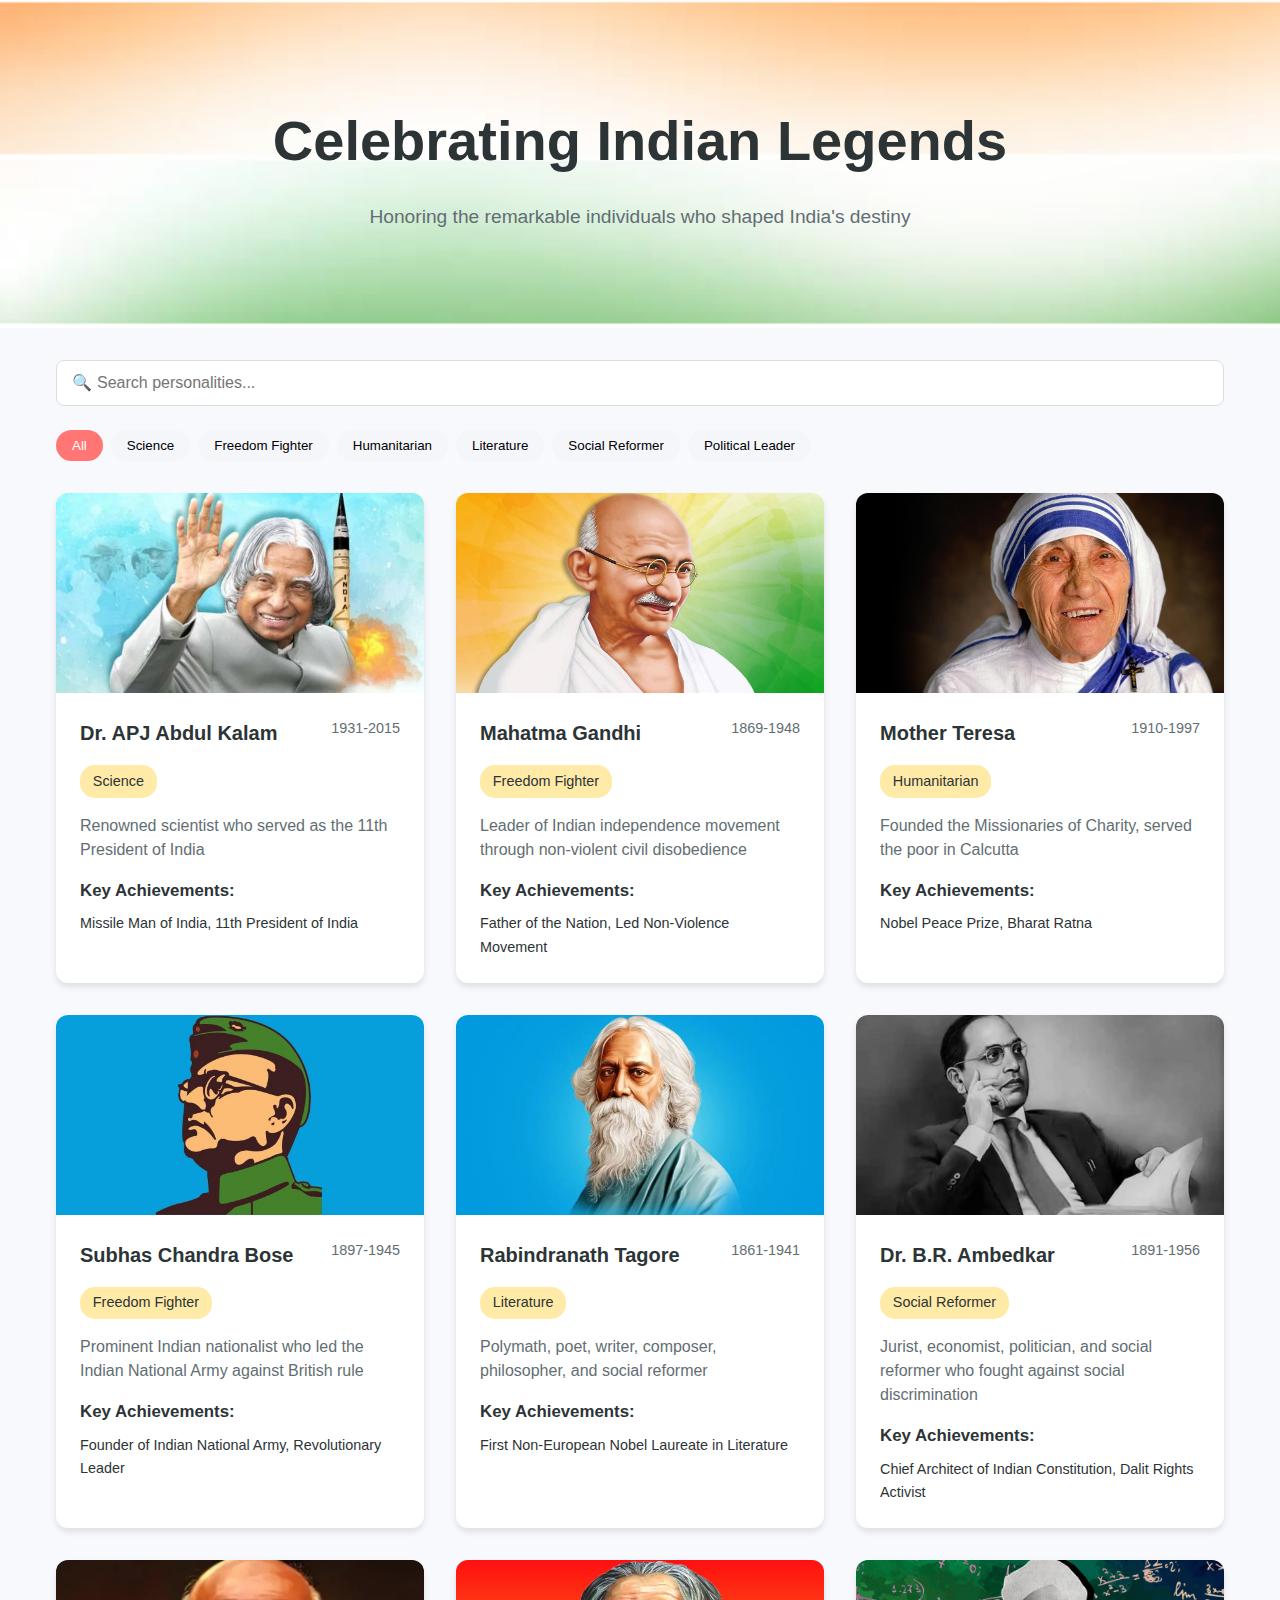
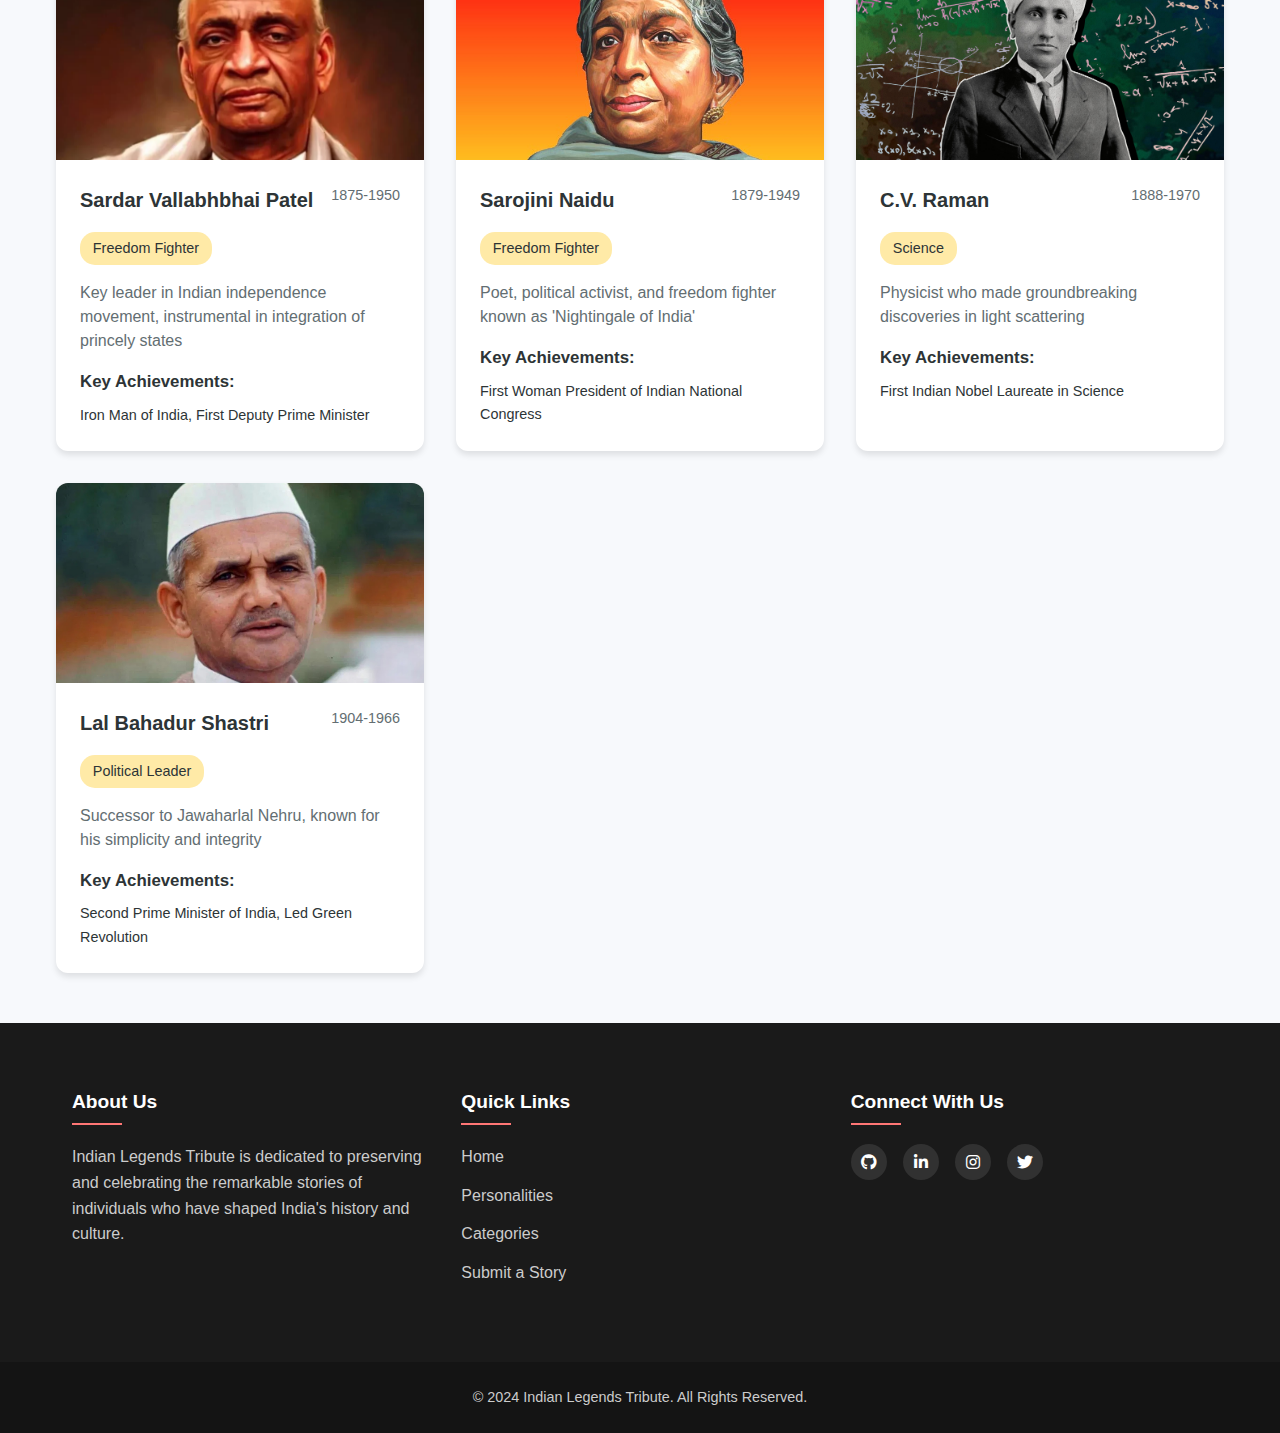
==== index.html @ 6626c54f "first commit" ====
<!-- index.html -->
<!DOCTYPE html>
<html lang="en">

<head>
    <meta charset="UTF-8">
    <meta name="viewport" content="width=device-width, initial-scale=1.0">
    <title>Indian Legends Tribute</title>
    <link rel="stylesheet" href="https://cdnjs.cloudflare.com/ajax/libs/font-awesome/6.5.1/css/all.min.css">
    <link rel="stylesheet" href="style.css">
</head>

<body>
    <!-- Hero Section -->
    <section class="hero">
        <h1>Celebrating Indian Legends</h1>
        <p>Honoring the remarkable individuals who shaped India's destiny</p>
    </section>

    <!-- Search and Filter Section -->
    <div class="controls">
        <div class="search-box">
            <input type="text" id="search-input" placeholder="Search personalities...">
        </div>
        <div class="categories" id="categories">
            <!-- Categories will be added dynamically -->
        </div>
    </div>

    <!-- Personalities Grid -->
    <div class="personalities-grid" id="personalities-grid">
        <!-- Cards will be added dynamically -->
    </div>
    <footer class="footer">
        <div class="footer-container">
            <div class="footer-section">
                <h3>About Us</h3>
                <p>Indian Legends Tribute is dedicated to preserving and celebrating the remarkable stories of individuals who have shaped India's history and culture.</p>
            </div>
            
            <div class="footer-section">
                <h3>Quick Links</h3>
                <ul class="footer-links">
                    <li><a href="#">Home</a></li>
                    <li><a href="#categories">Personalities</a></li>
                    <li><a href="#search-input">Categories</a></li>
                    <li><a href="submitstory.html">Submit a Story</a></li>
                </ul>
            </div>

            <div class="footer-section">
                <h3>Connect With Us</h3>
                <div class="footer-social">
                    <a href="https://github.com/Tuluraj" class="github" aria-label="Github">
                        <i class="fa-brands fa-github"></i>
                    </a>
                    <a href="https://linkedin.com/in/tjsahu" class="linkedin" aria-label="LinkedIn">
                        <i class="fab fa-linkedin-in"></i>
                    </a>
                    <a href="https://www.instagram.com/tj_sahu/" class="instagram" aria-label="Instagram">
                        <i class="fab fa-instagram"></i>
                    </a>
                    <a href="https://x.com/tj_sahu" class="twitter" aria-label="Twitter">
                        <i class="fab fa-twitter"></i>
                    </a>
                </div>
            </div>
        </div>

        <div class="footer-bottom">
            © 2024 Indian Legends Tribute. All Rights Reserved.
        </div>
    </footer>
<script src="dataset.js"></script>
</body>

</html>
---- style.css ----
* {
    margin: 0;
    padding: 0;
    box-sizing: border-box;
    font-family: 'Segoe UI', Tahoma, Geneva, Verdana, sans-serif;
}

.back-button {
    position: fixed;
    top: 2rem;
    left: 2rem;
    padding: 0.5rem 1rem;
    background: white;
    border: none;
    border-radius: 20px;
    box-shadow: 0 2px 4px rgba(0,0,0,0.1);
    cursor: pointer;
    transition: transform 0.3s;
    z-index: 10;
}

.back-button:hover {
    transform: translateX(-5px);
}

/* Global Enhancements */
:root {
    --primary-color: #ff7675;
    --secondary-color: #6c5ce7;
    --text-color: #2d3436;
    --background-color: #f7f9fc;
    --card-background: white;
}

body {
    background-color: var(--background-color);
    color: var(--text-color);
    line-height: 1.6;
    font-smooth: antialiased;
    -webkit-font-smoothing: antialiased;
}

/* Enhanced Hero Section */
.hero-detail {
    position: relative;
    height: 500px;
    display: flex;
    align-items: center;  /* Change from flex-end to center */
    justify-content: center;  /* Added to center content horizontally */
    color: white;
    overflow: hidden;
    background-size: cover;
    background-repeat: no-repeat;
}

.hero-detail::before {
    content: '';
    position: absolute;
    top: 0;
    left: 0;
    width: 100%;
    height: 100%;
    background: linear-gradient(
        135deg, 
        rgba(0,0,0,0.6) 0%, 
        rgba(0,0,0,0.3) 100%
    );
    z-index: 1;
}

.hero-content {
    position: relative;
    z-index: 2;
    max-width: 800px;
    text-align: center;  /* Added to center text */
    padding: 2rem;
}

.hero-content h1 {
    font-size: 3.5rem;
    color: white;  
    font-weight: 700;
    text-shadow: 2px 2px 4px rgba(0,0,0,0.5);  
    margin-bottom: 0.5rem;
}

.hero-content .years {
    font-size: 1.5rem;
    color: white;
    opacity: 0.9;
    font-weight: 300;
}

/* Detailed Content Sections */
.detail-content {
    background: white;
    max-width: 900px;
    margin: -100px auto 2rem;
    padding: 2rem;
    border-radius: 12px;
    box-shadow: 0 10px 30px rgba(0,0,0,0.1);
    position: relative;
    z-index: 3;
}

.detail-section {
    margin-bottom: 2.5rem;
    padding-bottom: 1.5rem;
    border-bottom: 1px solid #f1f2f6;
}

.detail-section:last-child {
    border-bottom: none;
}

.detail-section h2 {
    color: var(--primary-color);
    margin-bottom: 1.5rem;
    font-size: 1.8rem;
    position: relative;
    padding-bottom: 0.5rem;
}

.detail-section h2::after {
    content: '';
    position: absolute;
    bottom: 0;
    left: 0;
    width: 50px;
    height: 3px;
    background: var(--primary-color);
}

/* Enhanced Timeline */
.career-timeline {
    border-left: 3px solid var(--primary-color);
    padding-left: 2rem;
    position: relative;
}

.timeline-item {
    position: relative;
    margin-bottom: 1.5rem;
    padding-left: 1.5rem;
}

.timeline-item::before {
    content: '';
    position: absolute;
    left: -2.2rem;
    top: 0.5rem;
    width: 1.2rem;
    height: 1.2rem;
    background: var(--primary-color);
    border-radius: 50%;
    border: 3px solid white;
}

/* Responsive Adjustments */
@media (max-width: 768px) {
    .hero-detail {
        height: 350px;
    }

    .hero-content h1 {
        font-size: 2.5rem;
    }

    .detail-content {
        margin: -50px auto 2rem;
        padding: 1.5rem;
    }
}

/* New styles for enhancements */

/* Quotes Section */
.quotes-section {
    background: #f7f9fc;
    padding: 3rem 0;
    margin: 2rem 0;
}

.quotes-container {
    max-width: 800px;
    margin: 0 auto;
    padding: 0 2rem;
}

.quote-card {
    background: white;
    border-left: 4px solid #ff7675;
    padding: 2rem;
    margin-bottom: 1.5rem;
    border-radius: 0 8px 8px 0;
    box-shadow: 0 2px 4px rgba(0,0,0,0.1);
    transition: transform 0.3s;
}

.quote-card:hover {
    transform: translateX(10px);
}

.quote-text {
    font-size: 1.2rem;
    font-style: italic;
    color: #2d3436;
    margin-bottom: 1rem;
    line-height: 1.6;
}

.quote-text::before {
    content: '"';
    font-size: 3rem;
    color: #ff7675;
    line-height: 0;
    margin-right: 0.5rem;
    vertical-align: middle;
}

/* Share Buttons */
.share-section {
    position: fixed;
    right: 2rem;
    top: 50%;
    transform: translateY(-50%);
    display: flex;
    flex-direction: column;
    gap: 1rem;
    z-index: 10;
}

.share-button {
    width: 40px;
    height: 40px;
    border-radius: 50%;
    border: none;
    color: white;
    display: flex;
    align-items: center;
    justify-content: center;
    cursor: pointer;
    transition: transform 0.3s;
}

.share-button:hover {
    transform: scale(1.1);
}

.share-twitter { background: #1DA1F2; }
.share-facebook { background: #4267B2; }
.share-linkedin { background: #0077b5; }
.share-whatsapp { background: #25D366; }
.print-button { background: #2d3436; }

/* Image Gallery */
.gallery-section {
    margin: 2rem 0;
    padding: 0 2rem;
}

.gallery-grid {
    display: grid;
    grid-template-columns: repeat(auto-fill, minmax(200px, 1fr));
    gap: 15px;
}

.gallery-image-wrapper img {
    width: 100%;
    height: 250px;
    object-fit: cover;
    cursor: pointer;
    transition: transform 0.3s ease;
    border: 2px solid black;
}

.gallery-image-wrapper img:hover {
    transform: scale(1.05);
}
.modal-open {
    overflow: hidden;
    position: fixed;
    width: 100%;
    height: 100%;
    padding-right: 15px     /* Compensate for scrollbar disappearance */
}
.modal-overlay {
    display: none;
    position: fixed;
    top: 0;
    left: 0;
    width: 100%;
    height: 100%;
    background-color: rgba(0, 0, 0, 0.75);
    z-index: 999;
    cursor: pointer;
    animation: fadeIn 0.2s ease-in-out;
}

.modal {
    display: none;
    position: fixed;
    z-index: 1000;
    left: 50%; 
    top: 50%; 
    transform: translate(-50%, -50%);
    width: 90%; 
    max-width: 800px; 
    height: auto; 
    -webkit-user-select: none;
    -moz-user-select: none;
    -ms-user-select: none;
    user-select: none;
}

.modal-container {
    position: relative;
    width: 100%;
    height: 100%;
    display: flex;
    flex-direction: column; 
    justify-content: center;
    align-items: center;
    gap: 20px; 
    
}

.image-wrapper {
    position: relative;
    width: 100%; 
    height: auto; 
    display: flex;
    justify-content: center;
}

.modal-content {
    display: block;
    width: 100%;
    height: auto;
    max-height: 70vh;
    object-fit: contain;
    animation: fadeIn 0.3s ease-in-out;
}

/* New styles for preview container */
.preview-container {
    display: flex;
    justify-content: center;
    gap: 10px;
    width: 100%;
    max-width: 300px; 
    margin: 0 auto;
}

.preview-image {
    width: 80px;
    height: 80px;
    object-fit: cover;
    border-radius: 4px;
    cursor: pointer;
    transition: transform 0.2s ease;
}

.preview-image:hover {
    transform: scale(1.1);
}

.close {
    position: absolute;
    top: -20px;
    right: 50px;
    width: 30px;
    height: 30px;
    background-color: white;
    border-radius: 50%;
    color: #333;
    font-size: 20px;
    font-weight: bold;
    cursor: pointer;
    display: flex;
    justify-content: center;
    align-items: center;
    box-shadow: 0 2px 6px rgba(0, 0, 0, 0.2);
    transition: all 0.2s ease;
    z-index: 1001;
}

.close:hover {
    background-color: #f0f0f0;
    transform: scale(1.1);
}

@keyframes fadeIn {
    from {
        opacity: 0;
        transform: scale(0.95);
    }
    to {
        opacity: 1;
        transform: scale(1);
    }
}

/* Media queries for mobile responsiveness */
@media screen and (max-width: 768px) {
    .modal {
        width: 95%;
        left: 50%;
        top: 50%;
    }
    
    .preview-container {
        max-width: 250px;
    }
    
    .preview-image {
        width: 60px;
        height: 60px;
    }
}

body.modal-open {
    overflow: hidden;
}
.gallery-item {
    position: relative;
    aspect-ratio: 1;
    overflow: hidden;
    border-radius: 8px;
    cursor: pointer;
}

/* Related Personalities */
.related-section {
    background: #f7f9fc;
    padding: 3rem 0;
}

.related-container {
    max-width: 800px;
    margin: 0 auto;
    padding: 0 2rem;
}

.related-grid {
    display: grid;
    grid-template-columns: repeat(auto-fit, minmax(250px, 1fr));
    gap: 1.5rem;
    margin-top: 1.5rem;
}

.related-card {
    background: white;
    border-radius: 8px;
    overflow: hidden;
    box-shadow: 0 2px 4px rgba(0,0,0,0.1);
    transition: transform 0.3s;
    cursor: pointer;
}

.related-card:hover {
    transform: translateY(-5px);
}

.related-image {
    height: 150px;
}

.related-image img {
    width: 100%;
    height: 100%;
    object-fit: cover;
}

.related-info {
    padding: 1rem;
}

.related-name {
    font-weight: bold;
    margin-bottom: 0.5rem;
}

.related-category {
    font-size: 0.9rem;
    color: #636e72;
}

/* Comments/Tributes Section */
.tributes-section {
    max-width: 800px;
    margin: 2rem auto;
    padding: 0 2rem;
}

.tribute-form {
    background: white;
    padding: 2rem;
    border-radius: 8px;
    box-shadow: 0 2px 4px rgba(0,0,0,0.1);
    margin-bottom: 2rem;
}

.tribute-input {
    width: 100%;
    padding: 0.8rem;
    margin-bottom: 1rem;
    border: 1px solid #ddd;
    border-radius: 4px;
    font-size: 1rem;
}

.tribute-submit {
    background: #ff7675;
    color: white;
    border: none;
    padding: 0.8rem 1.5rem;
    border-radius: 4px;
    cursor: pointer;
    transition: background 0.3s;
}

.tribute-submit:hover {
    background: #e66767;
}

.tributes-list {
    display: flex;
    flex-direction: column;
    gap: 1rem;
}

.tribute-card {
    background: white;
    padding: 1.5rem;
    border-radius: 8px;
    box-shadow: 0 2px 4px rgba(0,0,0,0.1);
}

.tribute-author {
    font-weight: bold;
    margin-bottom: 0.5rem;
}

.tribute-date {
    font-size: 0.9rem;
    color: #636e72;
    margin-bottom: 1rem;
}

.tribute-message {
    color: #2d3436;
    line-height: 1.6;
}

@media (max-width: 768px) {
    .share-section {
        position: static;
        flex-direction: row;
        justify-content: center;
        margin: 1rem 0;
    }

    .gallery-grid {
        grid-template-columns: repeat(auto-fit, minmax(150px, 1fr));
    }
}

/* index.html style */


/* Hero Section */
.hero {
    background-image: url(/assets/hero_bg.png);
    background-repeat: no-repeat;
    background-size: cover;
    /* background: linear-gradient(135deg, #ffecd2 0%, #fcb69f 100%); */
    padding: 6rem 2rem;
    text-align: center;
    color: #2d3436;
}

.hero h1 {
    font-size: 3.5rem;
    margin-bottom: 1rem;
}

.hero p {
    font-size: 1.2rem;
    color: #636e72;
}

/* Search and Filter Section */
.controls {
    max-width: 1200px;
    margin: 2rem auto;
    padding: 0 1rem;
}

.search-box {
    position: relative;
    margin-bottom: 1.5rem;
}

.search-box input {
    width: 100%;
    padding: 0.8rem 1rem 0.8rem 2.5rem;
    border: 1px solid #ddd;
    border-radius: 8px;
    font-size: 1rem;
}

.search-box::before {
    content: "🔍";
    position: absolute;
    left: 1rem;
    top: 50%;
    transform: translateY(-50%);
}

.categories {
    display: flex;
    gap: 0.5rem;
    flex-wrap: wrap;
    margin-bottom: 2rem;
}

.category-btn {
    padding: 0.5rem 1rem;
    border: none;
    border-radius: 20px;
    background: #f5f6fa;
    cursor: pointer;
    transition: all 0.3s;
}

.category-btn.active {
    background: #ff7675;
    color: white;
}

/* Cards Grid */
.personalities-grid {
    display: grid;
    grid-template-columns: repeat(auto-fill, minmax(300px, 1fr));
    gap: 2rem;
    max-width: 1200px;
    margin: 0 auto;
    padding: 0 1rem;
}

.person-card {
    background: white;
    border-radius: 12px;
    overflow: hidden;
    box-shadow: 0 4px 6px rgba(0, 0, 0, 0.1);
    transition: transform 0.3s, box-shadow 0.3s;
    cursor: pointer;
}

.person-card:hover {
    transform: translateY(-5px);
    box-shadow: 0 8px 12px rgba(0, 0, 0, 0.15);
}

.card-image {
    height: 200px;
    background: #ddd;
    overflow: hidden;
}

.card-image img {
    width: 100%;
    height: 100%;
    object-fit: cover;
}

.card-content {
    padding: 1.5rem;
}

.card-header {
    display: flex;
    justify-content: space-between;
    align-items: start;
    margin-bottom: 1rem;
}

.person-name {
    font-size: 1.25rem;
    font-weight: bold;
}

.person-years {
    color: #636e72;
    font-size: 0.9rem;
}

.person-category {
    display: inline-block;
    padding: 0.3rem 0.8rem;
    background: #ffeaa7;
    color: #2d3436;
    border-radius: 15px;
    font-size: 0.9rem;
    margin-bottom: 1rem;
}

.person-description {
    color: #636e72;
    margin-bottom: 1rem;
    line-height: 1.5;
}

.achievements {
    font-size: 0.9rem;
}

.achievements-title {
    font-weight: 600;
    margin-bottom: 0.5rem;
    color: #2d3436;
}

/* Responsive Design */
@media (max-width: 768px) {
    .hero h1 {
        font-size: 2.5rem;
    }

    .personalities-grid {
        grid-template-columns: 1fr;
    }
}

/* Footer Styles */
:root {
    --primary-color: #ff7675;
    --text-color: #2d3436;
    --footer-bg: #1a1a1a;
    --footer-text: #ffffff;
    --footer-link: #cccccc;
    --footer-hover: #ff7675;
    --footer-border: #333333;
}

.footer {
    background-color: var(--footer-bg);
    color: var(--footer-text);
    padding: 4rem 0 0 0;
    font-family: 'Segoe UI', Tahoma, Geneva, Verdana, sans-serif;
    margin-top: 50px;
}

.footer-container {
    max-width: 1200px;
    margin: 0 auto;
    padding: 0 2rem;
    display: grid;
    grid-template-columns: repeat(auto-fit, minmax(250px, 1fr));
    gap: 2rem;
}

.footer-section {
    margin-bottom: 2rem;
}

.footer-section h3 {
    color: var(--footer-text);
    font-size: 1.2rem;
    margin-bottom: 1.2rem;
    position: relative;
    padding-bottom: 0.5rem;
}

.footer-section h3::after {
    content: '';
    position: absolute;
    left: 0;
    bottom: 0;
    width: 50px;
    height: 2px;
    background-color: var(--primary-color);
}

.footer-section p {
    color: var(--footer-link);
    line-height: 1.6;
    margin-bottom: 1rem;
}

.footer-links {
    list-style: none;
    padding: 0;
}

.footer-links li {
    margin-bottom: 0.8rem;
}

.footer-links a {
    color: var(--footer-link);
    text-decoration: none;
    transition: color 0.3s ease;
    display: inline-block;
    position: relative;
}

.footer-links a::after {
    content: '';
    position: absolute;
    width: 0;
    height: 1px;
    bottom: -2px;
    left: 0;
    background-color: var(--footer-hover);
    transition: width 0.3s ease;
}

.footer-links a:hover {
    color: var(--footer-hover);
}

.footer-links a:hover::after {
    width: 100%;
}

.footer-social {
    display: flex;
    gap: 1rem;
    margin-top: 1rem;
}

.footer-social a {
    display: flex;
    align-items: center;
    justify-content: center;
    width: 36px;
    height: 36px;
    border-radius: 50%;
    color: var(--footer-text);
    text-decoration: none;
    transition: all 0.3s ease;
    background-color: rgba(255, 255, 255, 0.1);
}

.footer-social a:hover {
    transform: translateY(-3px);
    background-color: var(--primary-color);
}

.footer-bottom {
    text-align: center;
    padding: 1.5rem;
    margin-top: 2rem;
    background-color: rgba(0, 0, 0, 0.2);
    color: var(--footer-link);
    font-size: 0.9rem;
}

/* Responsive Design */
@media screen and (max-width: 768px) {
    .footer {
        padding: 3rem 0 0 0;
    }

    .footer-container {
        grid-template-columns: 1fr;
        padding: 0 1.5rem;
    }

    .footer-section {
        text-align: center;
        margin-bottom: 2rem;
    }

    .footer-section h3::after {
        left: 50%;
        transform: translateX(-50%);
    }

    .footer-social {
        justify-content: center;
    }

    .footer-links li {
        text-align: center;
    }
}

@media screen and (max-width: 480px) {
    .footer-container {
        padding: 0 1rem;
    }

    .footer-social a {
        width: 32px;
        height: 32px;
    }

    .footer-bottom {
        padding: 1rem;
        font-size: 0.8rem;
    }
}

/* Animation for social icons */
@keyframes fadeIn {
    from {
        opacity: 0;
        transform: translateY(10px);
    }
    to {
        opacity: 1;
        transform: translateY(0);
    }
}

.footer-social a {
    animation: fadeIn 0.5s ease backwards;
}

.footer-social a:nth-child(1) { animation-delay: 0.1s; }
.footer-social a:nth-child(2) { animation-delay: 0.2s; }
.footer-social a:nth-child(3) { animation-delay: 0.3s; }
.footer-social a:nth-child(4) { animation-delay: 0.4s; }
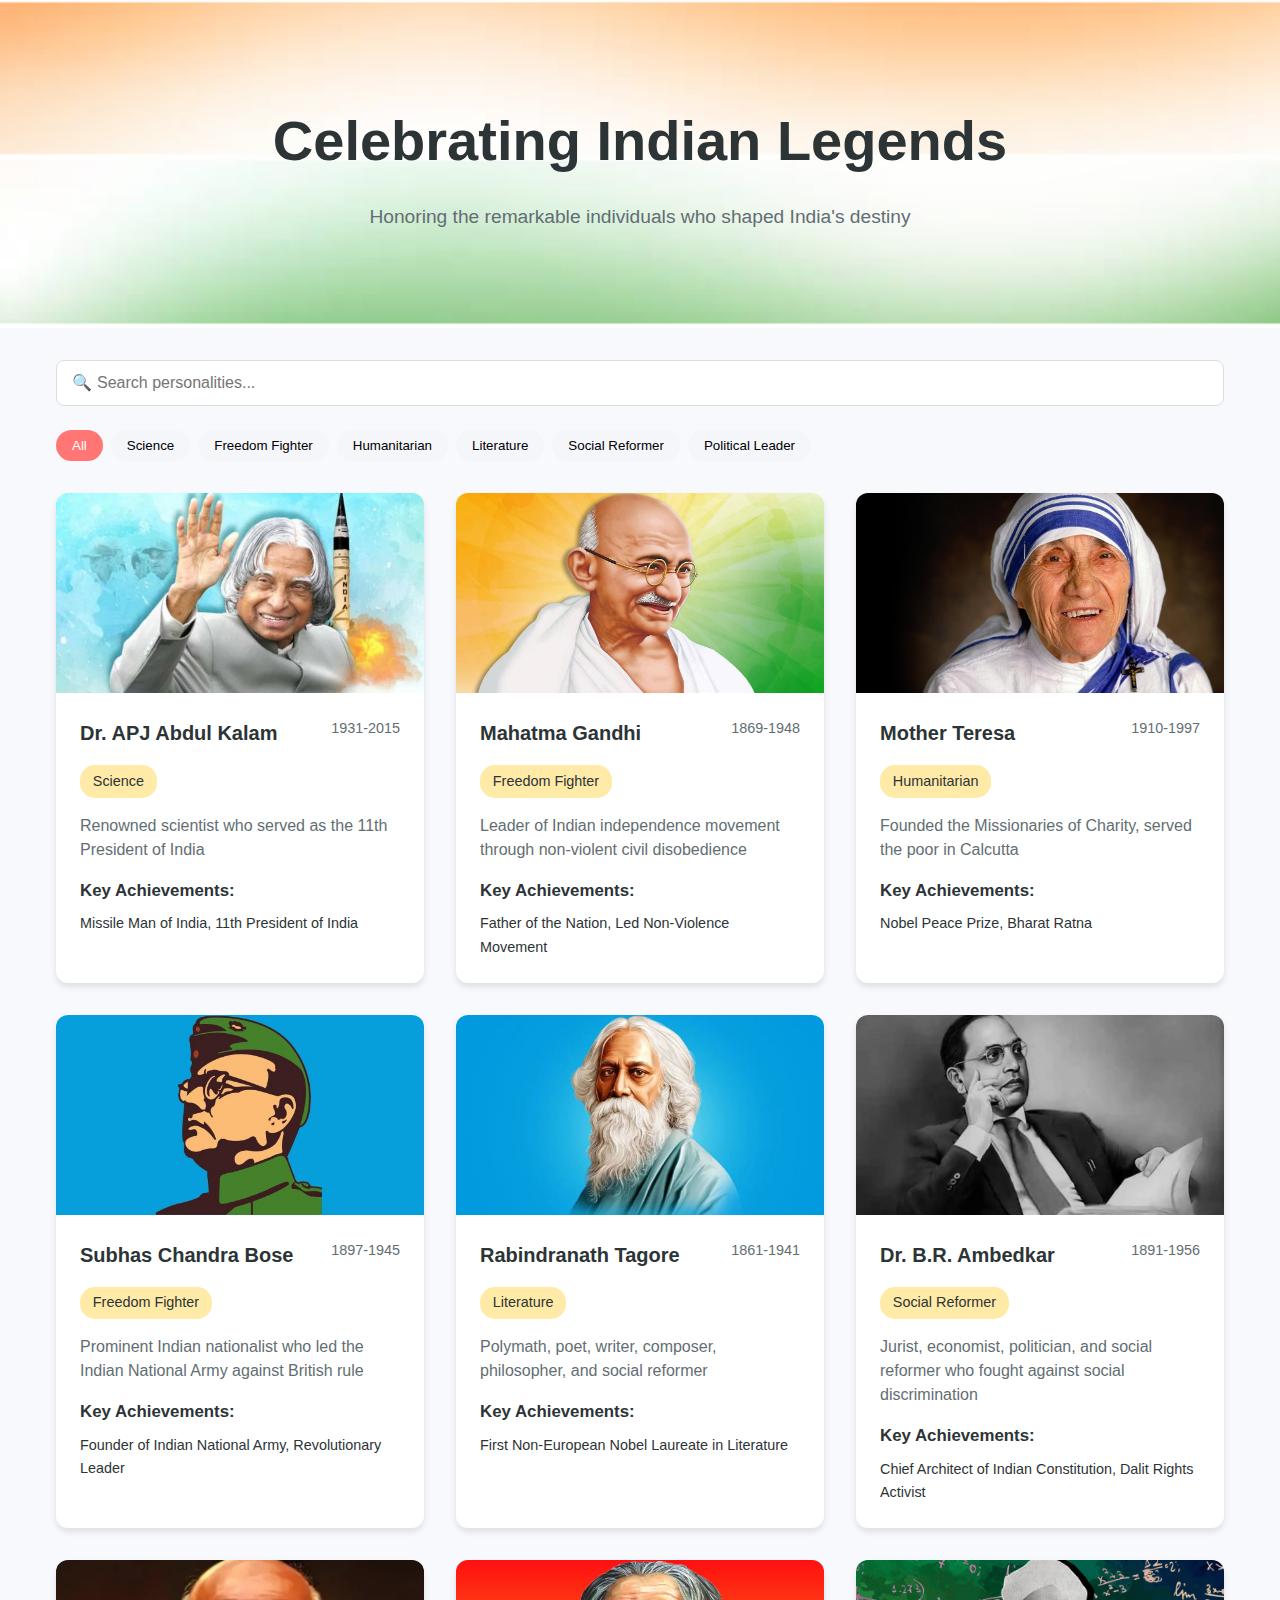
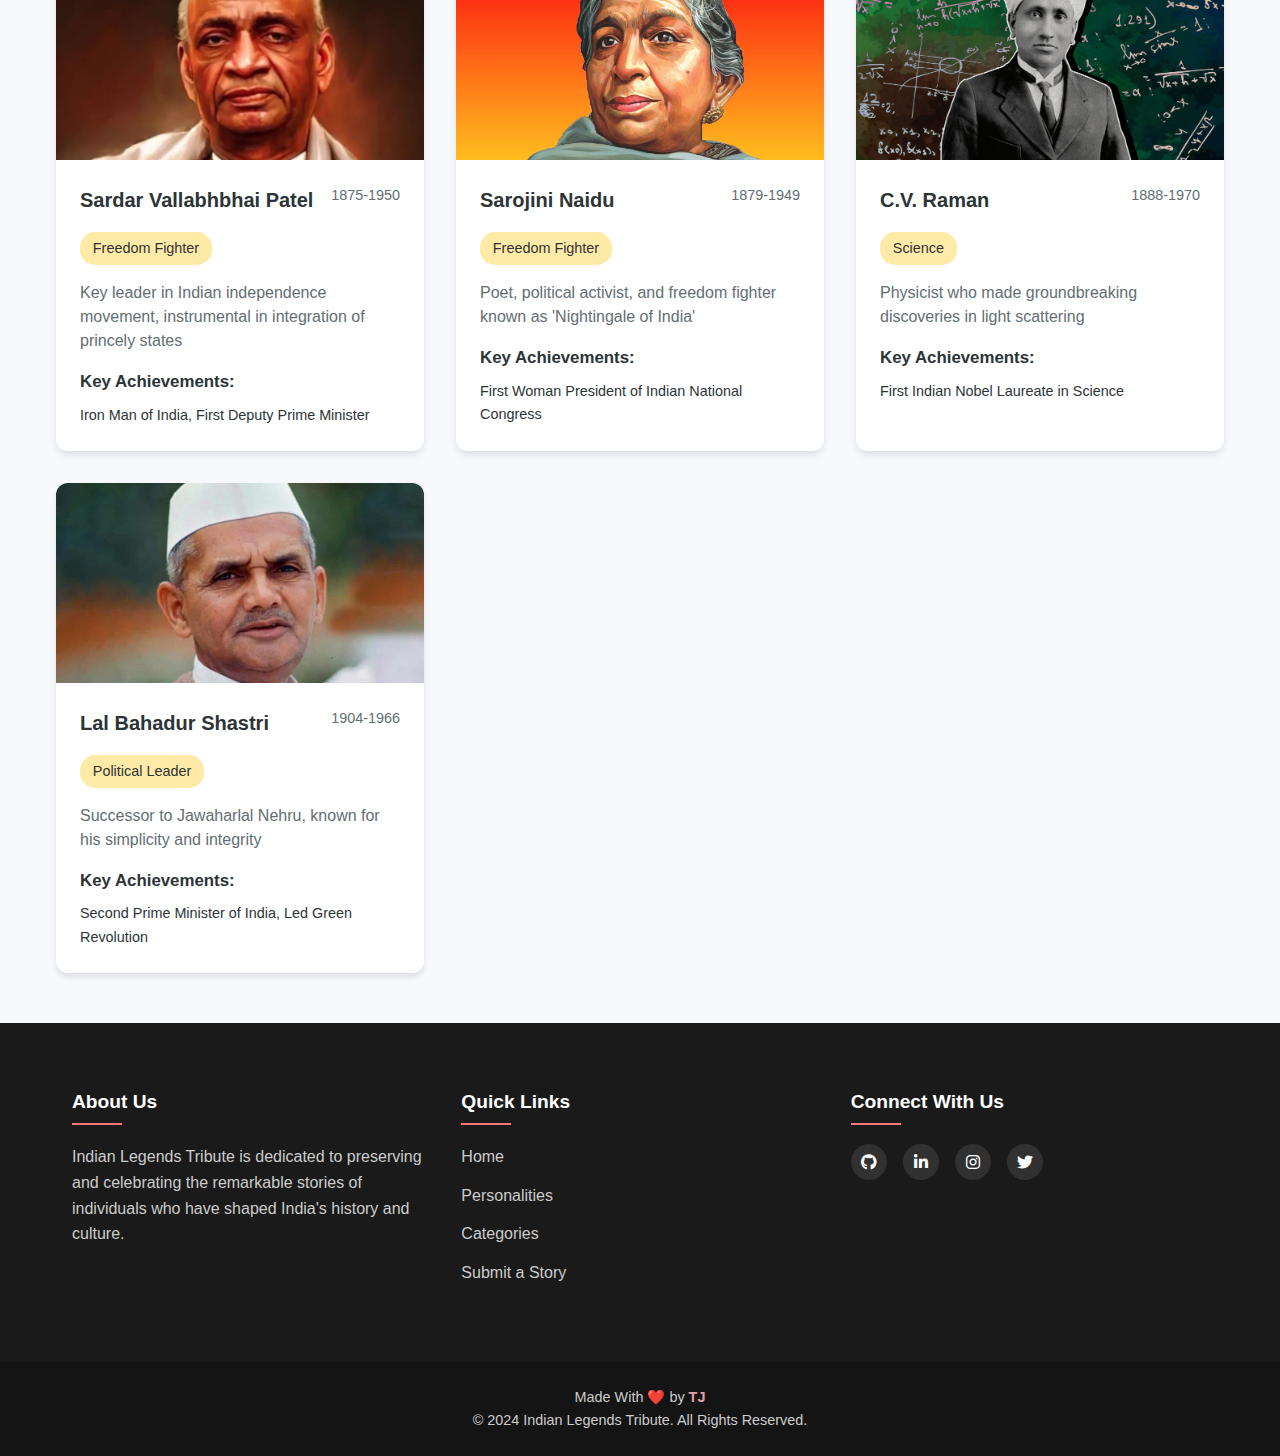
==== commit 25eae3a6: "updated the footer section" ====
--- a/index.html
+++ b/index.html
@@ -68,6 +68,7 @@
         </div>
 
         <div class="footer-bottom">
+            <p>Made With ❤️ by  <a href="https://www.instagram.com/tj_sahu/">TJ</a></p>
             © 2024 Indian Legends Tribute. All Rights Reserved.
         </div>
     </footer>
--- a/style.css
+++ b/style.css
@@ -857,6 +857,11 @@
     color: var(--footer-link);
     font-size: 0.9rem;
 }
+.footer-bottom a{
+    text-decoration: none;
+    color: #e2a3a3;
+    font-weight: bold;
+}
 
 /* Responsive Design */
 @media screen and (max-width: 768px) {
